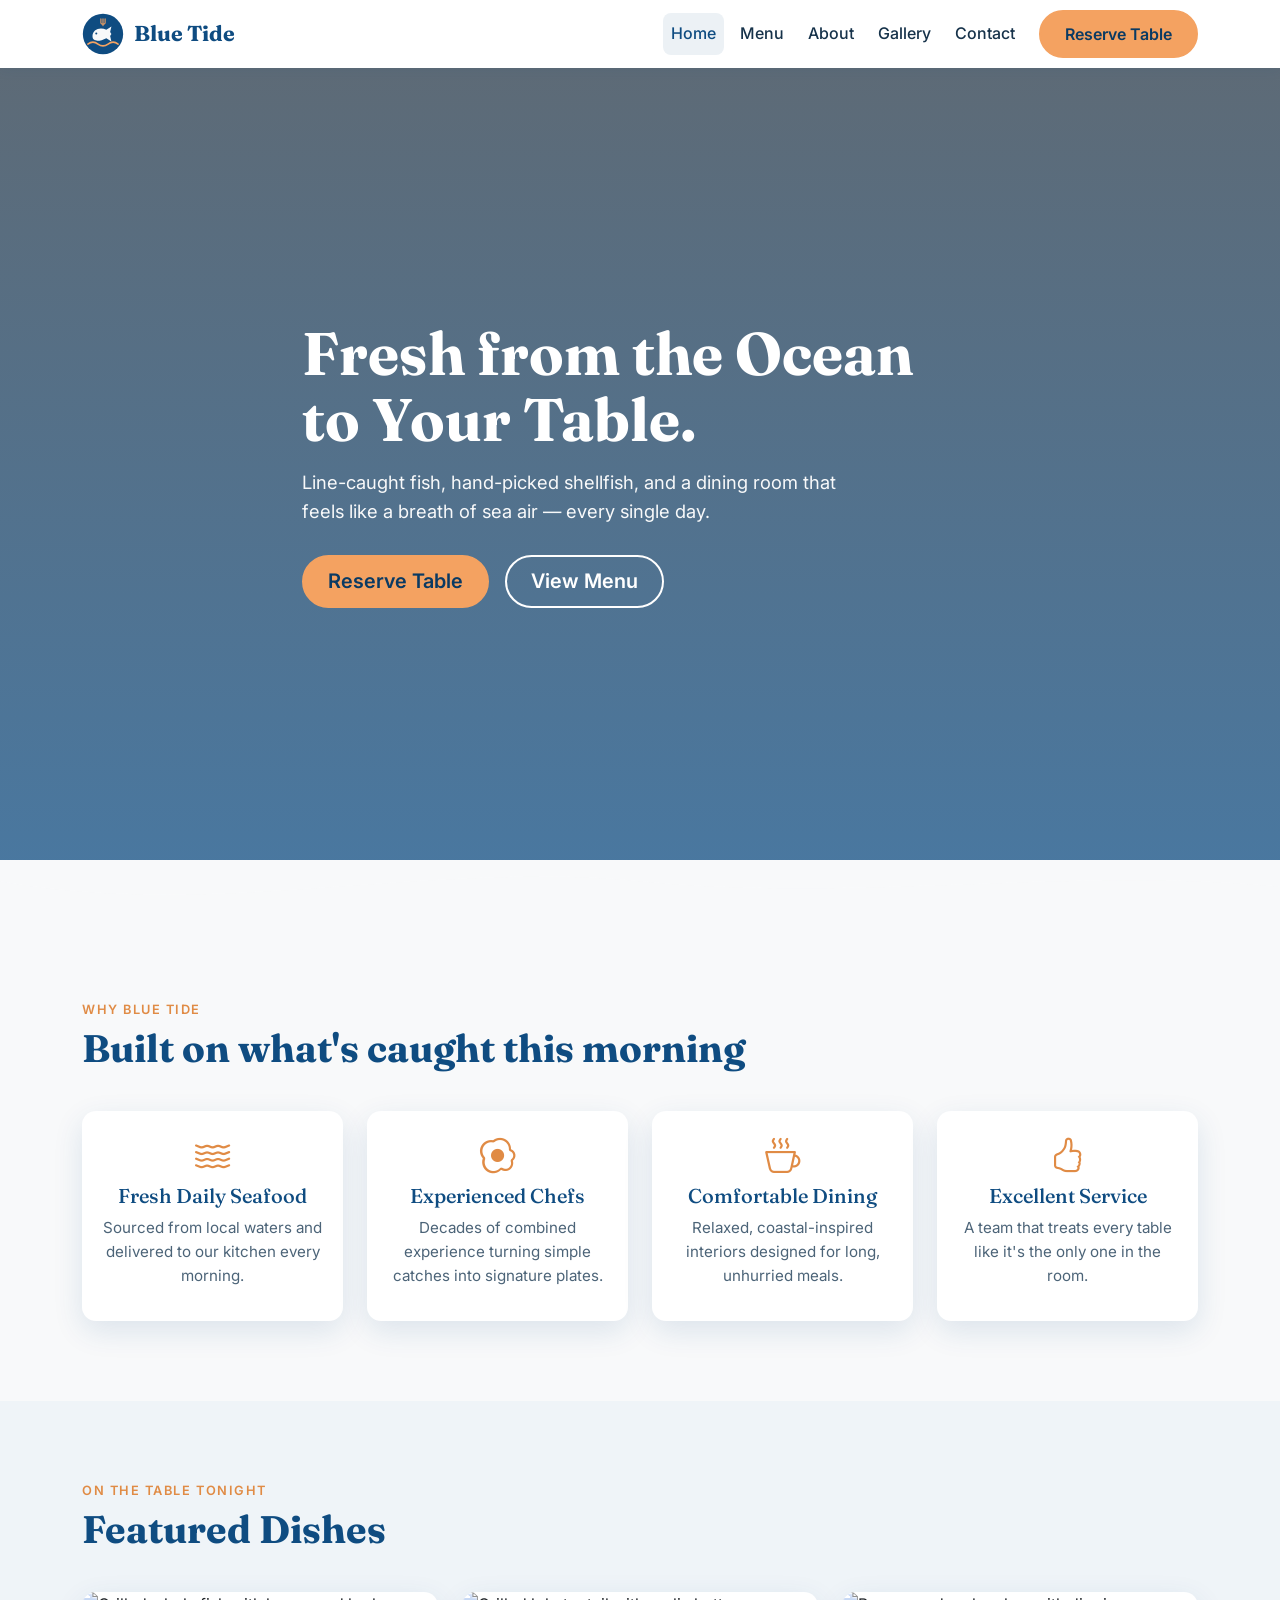
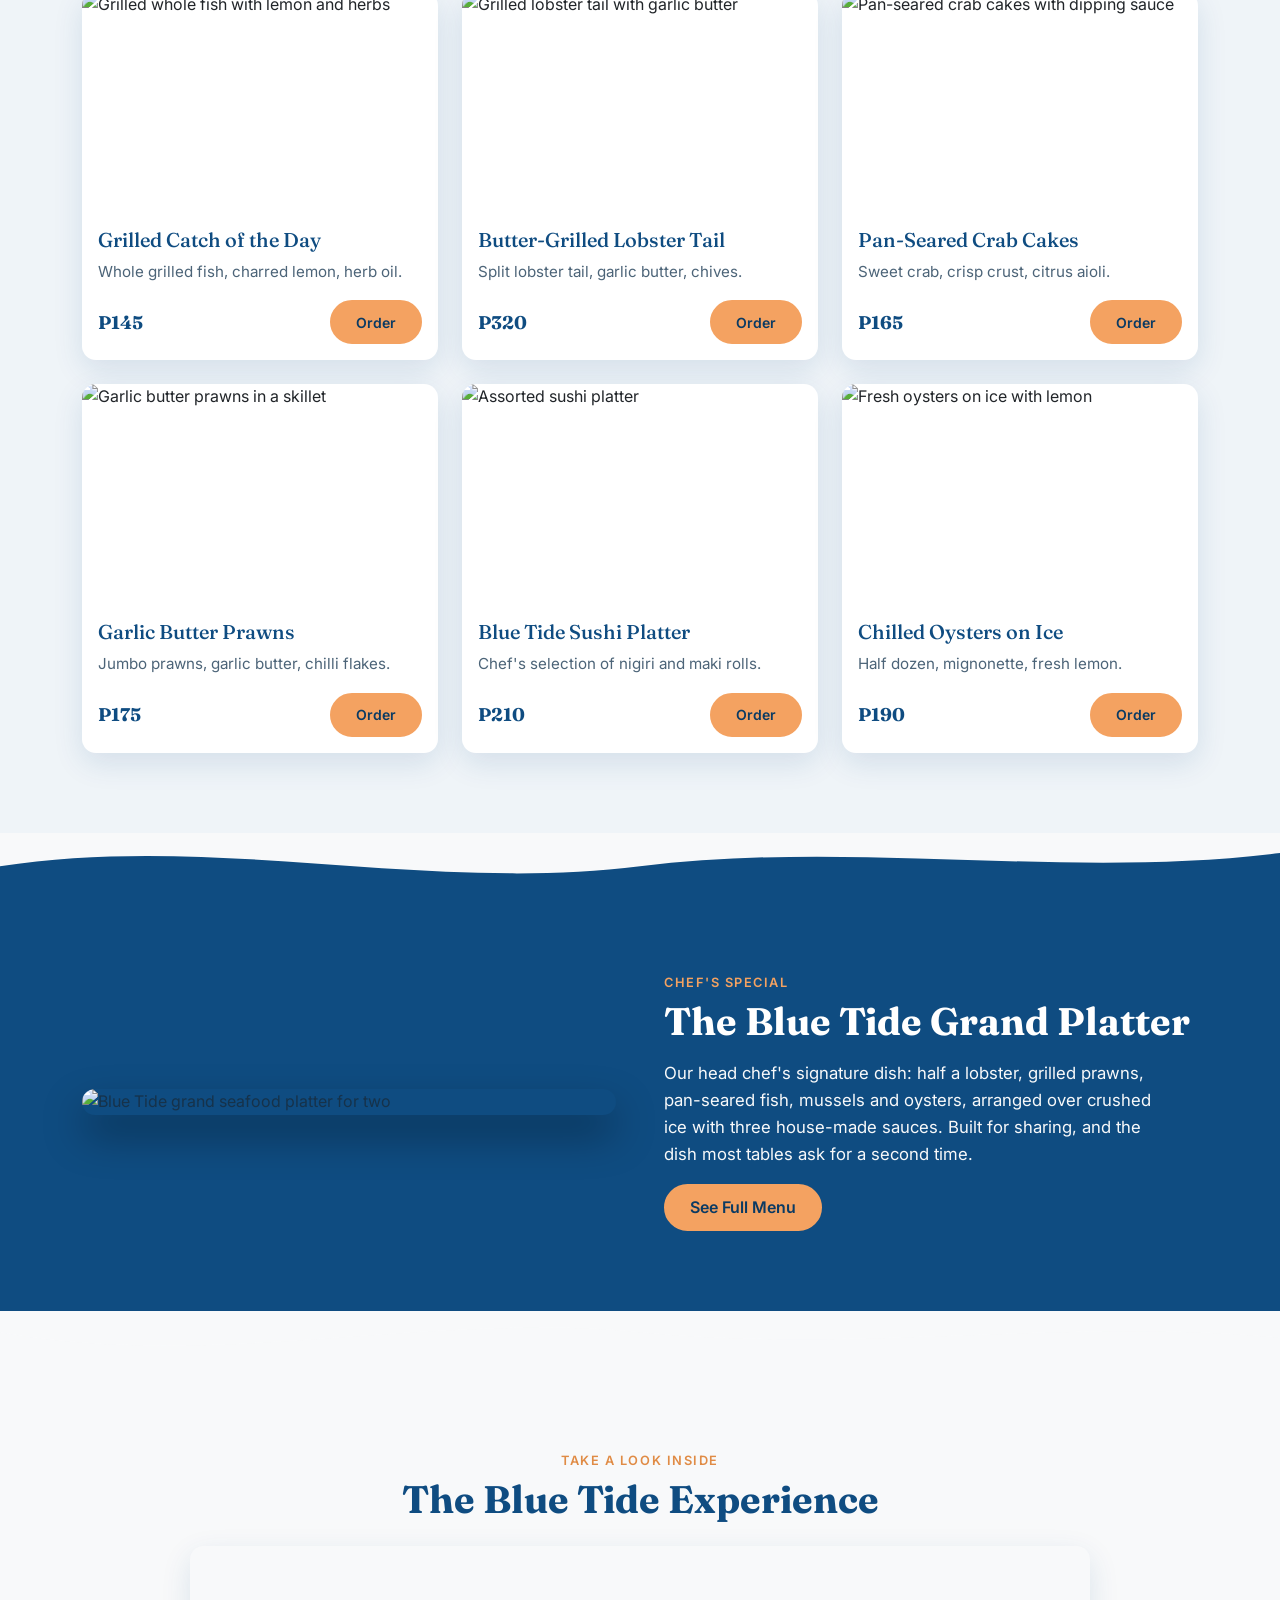
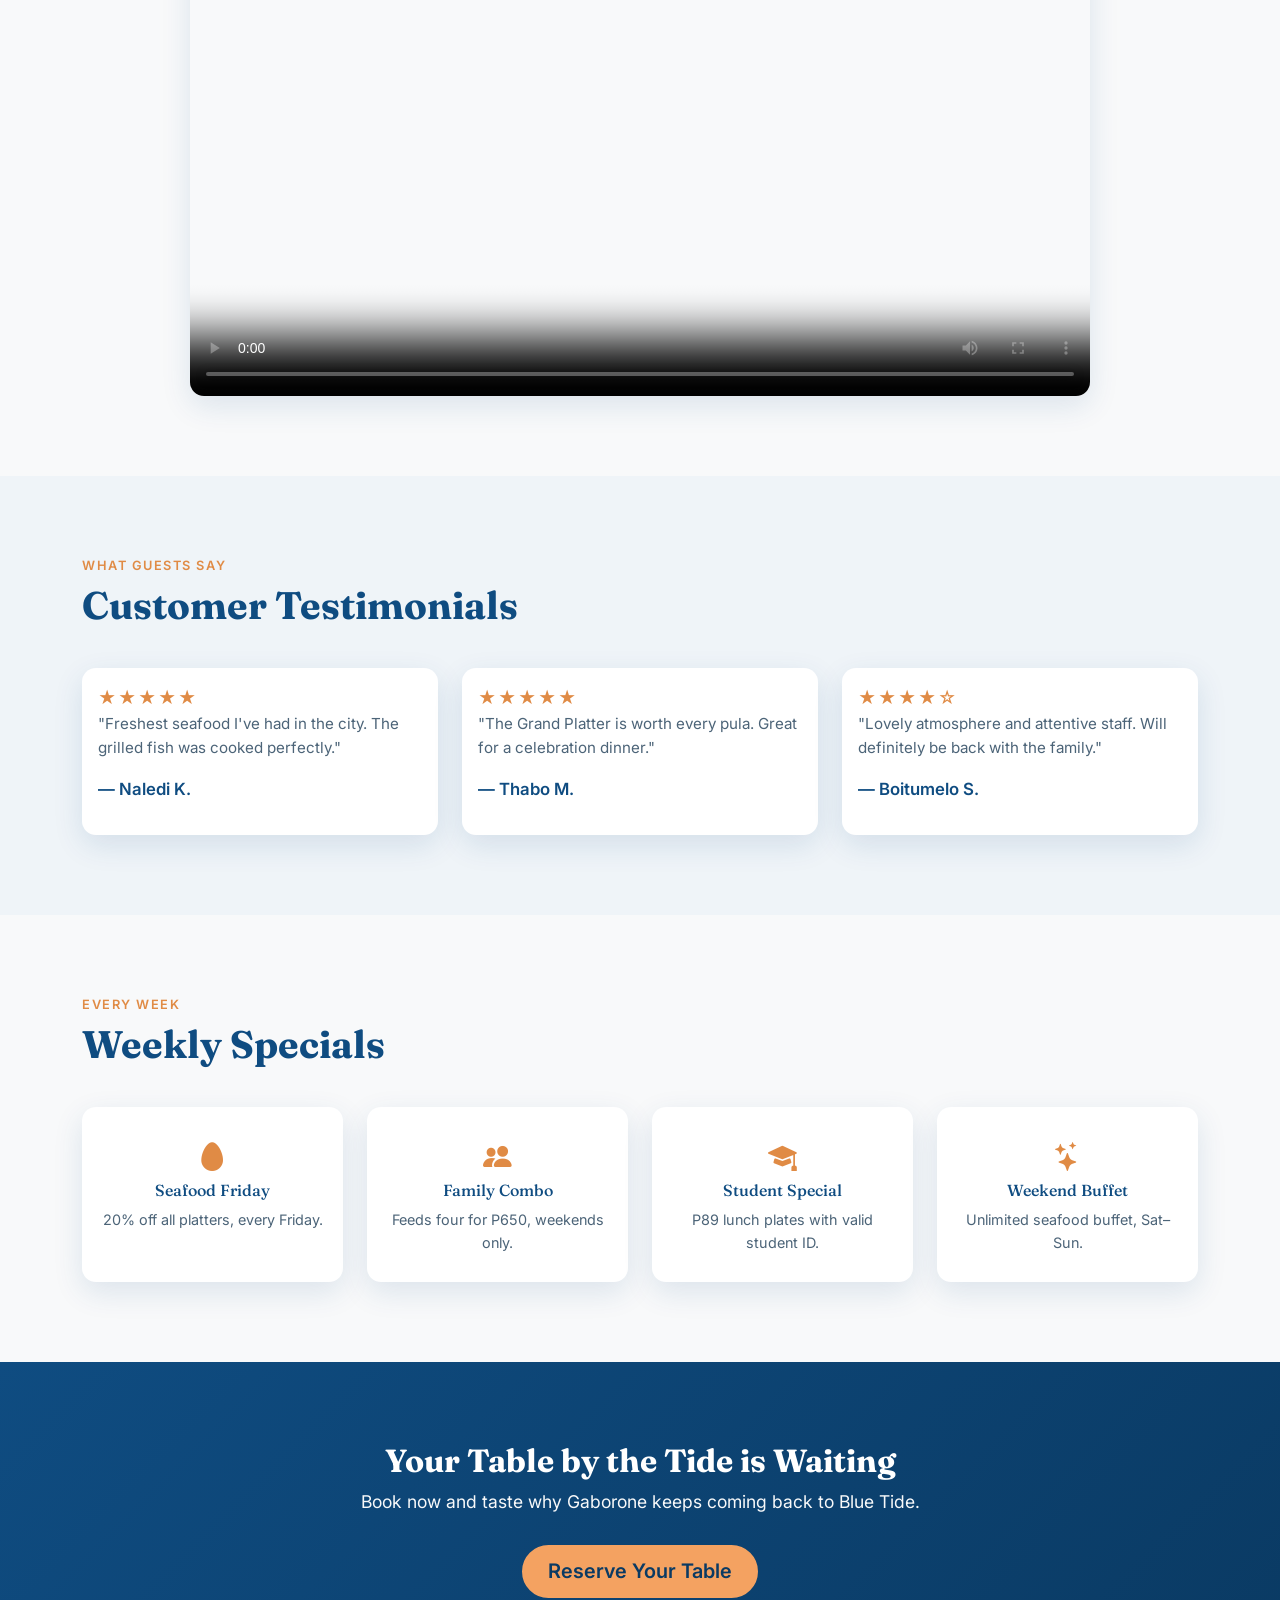
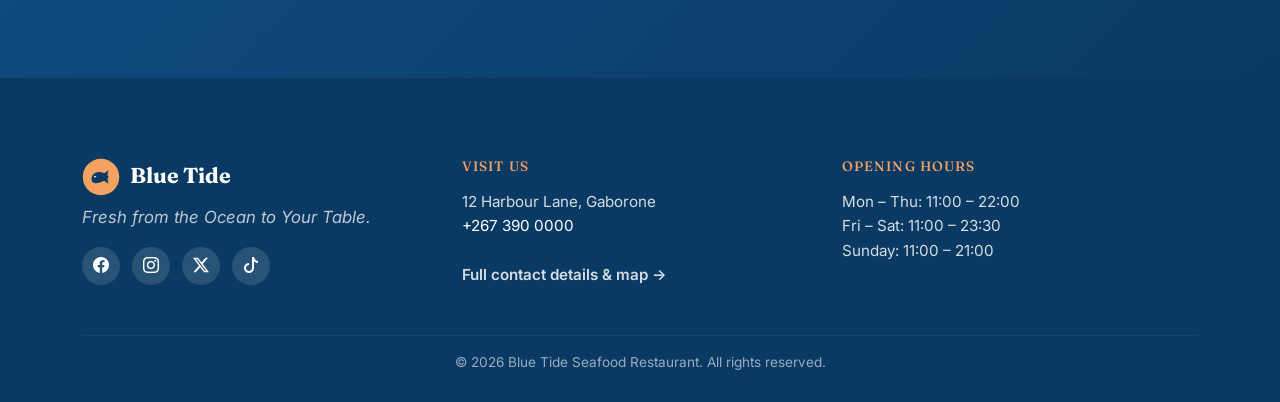
==== index.html @ 834df921 "Add files via upload" ====
<!DOCTYPE html>
<html lang="en">
<head>
  <meta charset="UTF-8">
  <meta name="viewport" content="width=device-width, initial-scale=1.0">
  <title>Blue Tide Seafood Restaurant | Fresh from the Ocean to Your Table</title>
  <meta name="description" content="Blue Tide Seafood Restaurant — fresh fish, lobster, crab, sushi and more. Reserve your table today.">

  <!-- Bootstrap 5 CSS -->
  <link href="https://cdn.jsdelivr.net/npm/bootstrap@5.3.3/dist/css/bootstrap.min.css" rel="stylesheet">

  <!-- Google Fonts: Fraunces (display) + Inter (body) -->
  <link rel="preconnect" href="https://fonts.googleapis.com">
  <link href="https://fonts.googleapis.com/css2?family=Fraunces:wght@400;600;700;900&family=Inter:wght@400;500;600;700&display=swap" rel="stylesheet">

  <!-- Bootstrap Icons (for social + UI icons) -->
  <link rel="stylesheet" href="https://cdn.jsdelivr.net/npm/bootstrap-icons@1.11.3/font/bootstrap-icons.css">

  <!-- Our external stylesheet -->
  <link rel="stylesheet" href="css/style.css">
</head>
<body>

  <!-- ============================= -->
  <!-- STICKY NAVIGATION BAR         -->
  <!-- ============================= -->
  <header>
    <nav class="navbar navbar-expand-lg navbar-light sticky-top bt-navbar" aria-label="Main navigation">
      <div class="container">
        <a class="navbar-brand bt-brand" href="index.html">
          <svg class="bt-logo" width="42" height="42" viewBox="0 0 100 100" role="img" aria-label="Blue Tide Seafood Restaurant logo: a fish, ocean wave and fork">
            <title>Blue Tide Seafood Restaurant logo</title>
            <circle cx="50" cy="50" r="48" class="bt-logo-bg"/>
            <path class="bt-logo-fish" d="M25 55 C25 40 42 32 58 40 L70 32 L67 45 L70 50 L67 55 L70 68 L58 60 C42 68 25 70 25 55 Z"/>
            <circle cx="34" cy="49" r="2.4" class="bt-logo-eye"/>
            <path class="bt-logo-wave" d="M14 74 C22 68 30 68 38 74 C46 80 54 80 62 74 C70 68 78 68 86 74" fill="none" stroke-width="4" stroke-linecap="round"/>
            <path class="bt-logo-fork" d="M50 14 L50 30 M45 14 L45 24 M55 14 L55 24 M45 24 C45 28 55 28 55 24" fill="none" stroke-width="2.6" stroke-linecap="round"/>
          </svg>
          <span>Blue Tide</span>
        </a>
        <button class="navbar-toggler" type="button" data-bs-toggle="collapse" data-bs-target="#mainNav"
                aria-controls="mainNav" aria-expanded="false" aria-label="Toggle navigation">
          <span class="navbar-toggler-icon"></span>
        </button>
        <div class="collapse navbar-collapse" id="mainNav">
          <ul class="navbar-nav ms-auto align-items-lg-center gap-lg-2">
            <li class="nav-item"><a class="nav-link active" aria-current="page" href="index.html">Home</a></li>
            <li class="nav-item"><a class="nav-link" href="menu.html">Menu</a></li>
            <li class="nav-item"><a class="nav-link" href="about.html">About</a></li>
            <li class="nav-item"><a class="nav-link" href="gallery.html">Gallery</a></li>
            <li class="nav-item"><a class="nav-link" href="contact.html">Contact</a></li>
            <li class="nav-item ms-lg-2">
              <a class="btn bt-btn-accent" href="contact.html">Reserve Table</a>
            </li>
          </ul>
        </div>
      </div>
    </nav>
  </header>

  <main>
    <!-- ============================= -->
    <!-- HERO SECTION                  -->
    <!-- ============================= -->
    <section class="bt-hero" aria-label="Welcome to Blue Tide Seafood Restaurant">
      <video class="bt-hero-video" autoplay muted loop playsinline poster="https://images.unsplash.com/photo-1544025162-d76694265947?w=1600&q=80">
        <source src="video/hero-bg.mp4" type="video/mp4">
      </video>
      <div class="bt-hero-overlay"></div>
      <div class="container bt-hero-content">
        <h1 class="bt-hero-title">Fresh from the Ocean<br>to Your Table.</h1>
        <p class="bt-hero-sub">Line-caught fish, hand-picked shellfish, and a dining room that feels like a breath of sea air — every single day.</p>
        <div class="bt-hero-actions">
          <a href="contact.html" class="btn btn-lg bt-btn-accent">Reserve Table</a>
          <a href="menu.html" class="btn btn-lg bt-btn-outline">View Menu</a>
        </div>
      </div>
    </section>

    <div class="bt-wave-divider bt-wave-into-light" aria-hidden="true">
      <svg viewBox="0 0 1440 90" preserveAspectRatio="none"><path d="M0,32 C240,90 480,0 720,32 C960,64 1200,10 1440,40 L1440,90 L0,90 Z"></path></svg>
    </div>

    <!-- ============================= -->
    <!-- WHY CHOOSE BLUE TIDE          -->
    <!-- ============================= -->
    <section class="bt-section" id="why-us">
      <div class="container">
        <p class="bt-eyebrow">Why Blue Tide</p>
        <h2 class="bt-section-title">Built on what's caught this morning</h2>
        <div class="row g-4 mt-2">
          <div class="col-6 col-lg-3">
            <div class="card bt-card h-100 text-center">
              <div class="card-body">
                <i class="bi bi-water bt-card-icon" aria-hidden="true"></i>
                <h3 class="h5 bt-card-title">Fresh Daily Seafood</h3>
                <p class="bt-card-text">Sourced from local waters and delivered to our kitchen every morning.</p>
              </div>
            </div>
          </div>
          <div class="col-6 col-lg-3">
            <div class="card bt-card h-100 text-center">
              <div class="card-body">
                <i class="bi bi-egg-fried bt-card-icon" aria-hidden="true"></i>
                <h3 class="h5 bt-card-title">Experienced Chefs</h3>
                <p class="bt-card-text">Decades of combined experience turning simple catches into signature plates.</p>
              </div>
            </div>
          </div>
          <div class="col-6 col-lg-3">
            <div class="card bt-card h-100 text-center">
              <div class="card-body">
                <i class="bi bi-cup-hot bt-card-icon" aria-hidden="true"></i>
                <h3 class="h5 bt-card-title">Comfortable Dining</h3>
                <p class="bt-card-text">Relaxed, coastal-inspired interiors designed for long, unhurried meals.</p>
              </div>
            </div>
          </div>
          <div class="col-6 col-lg-3">
            <div class="card bt-card h-100 text-center">
              <div class="card-body">
                <i class="bi bi-hand-thumbs-up bt-card-icon" aria-hidden="true"></i>
                <h3 class="h5 bt-card-title">Excellent Service</h3>
                <p class="bt-card-text">A team that treats every table like it's the only one in the room.</p>
              </div>
            </div>
          </div>
        </div>
      </div>
    </section>

    <!-- ============================= -->
    <!-- FEATURED DISHES               -->
    <!-- ============================= -->
    <section class="bt-section bt-section-alt" id="featured-dishes">
      <div class="container">
        <p class="bt-eyebrow">On the Table Tonight</p>
        <h2 class="bt-section-title">Featured Dishes</h2>
        <div class="row g-4 mt-2">

          <div class="col-md-6 col-lg-4">
            <div class="card bt-card h-100">
              <img src="https://images.unsplash.com/photo-1519708227418-c8fd9a32b7a2?w=600&q=80" class="card-img-top bt-card-img" alt="Grilled whole fish with lemon and herbs" title="Grilled Catch of the Day">
              <div class="card-body">
                <h3 class="h5 bt-card-title">Grilled Catch of the Day</h3>
                <p class="bt-card-text">Whole grilled fish, charred lemon, herb oil.</p>
                <div class="bt-price-row">
                  <span class="bt-price">P145</span>
                  <button type="button" class="btn btn-sm bt-btn-accent">Order</button>
                </div>
              </div>
            </div>
          </div>

          <div class="col-md-6 col-lg-4">
            <div class="card bt-card h-100">
              <img src="https://images.unsplash.com/photo-1625943555400-702ba7300aaf?w=600&q=80" class="card-img-top bt-card-img" alt="Grilled lobster tail with garlic butter" title="Butter-Grilled Lobster Tail">
              <div class="card-body">
                <h3 class="h5 bt-card-title">Butter-Grilled Lobster Tail</h3>
                <p class="bt-card-text">Split lobster tail, garlic butter, chives.</p>
                <div class="bt-price-row">
                  <span class="bt-price">P320</span>
                  <button type="button" class="btn btn-sm bt-btn-accent">Order</button>
                </div>
              </div>
            </div>
          </div>

          <div class="col-md-6 col-lg-4">
            <div class="card bt-card h-100">
              <img src="https://images.unsplash.com/photo-1559847844-5315695dadae?w=600&q=80" class="card-img-top bt-card-img" alt="Pan-seared crab cakes with dipping sauce" title="Pan-Seared Crab Cakes">
              <div class="card-body">
                <h3 class="h5 bt-card-title">Pan-Seared Crab Cakes</h3>
                <p class="bt-card-text">Sweet crab, crisp crust, citrus aioli.</p>
                <div class="bt-price-row">
                  <span class="bt-price">P165</span>
                  <button type="button" class="btn btn-sm bt-btn-accent">Order</button>
                </div>
              </div>
            </div>
          </div>

          <div class="col-md-6 col-lg-4">
            <div class="card bt-card h-100">
              <img src="https://images.unsplash.com/photo-1565680018434-b513d5e5fd47?w=600&q=80" class="card-img-top bt-card-img" alt="Garlic butter prawns in a skillet" title="Garlic Butter Prawns">
              <div class="card-body">
                <h3 class="h5 bt-card-title">Garlic Butter Prawns</h3>
                <p class="bt-card-text">Jumbo prawns, garlic butter, chilli flakes.</p>
                <div class="bt-price-row">
                  <span class="bt-price">P175</span>
                  <button type="button" class="btn btn-sm bt-btn-accent">Order</button>
                </div>
              </div>
            </div>
          </div>

          <div class="col-md-6 col-lg-4">
            <div class="card bt-card h-100">
              <img src="https://images.unsplash.com/photo-1579584425555-c3ce17fd4351?w=600&q=80" class="card-img-top bt-card-img" alt="Assorted sushi platter" title="Blue Tide Sushi Platter">
              <div class="card-body">
                <h3 class="h5 bt-card-title">Blue Tide Sushi Platter</h3>
                <p class="bt-card-text">Chef's selection of nigiri and maki rolls.</p>
                <div class="bt-price-row">
                  <span class="bt-price">P210</span>
                  <button type="button" class="btn btn-sm bt-btn-accent">Order</button>
                </div>
              </div>
            </div>
          </div>

          <div class="col-md-6 col-lg-4">
            <div class="card bt-card h-100">
              <img src="https://images.unsplash.com/photo-1606850246029-dd00fc73a306?w=600&q=80" class="card-img-top bt-card-img" alt="Fresh oysters on ice with lemon" title="Chilled Oysters on Ice">
              <div class="card-body">
                <h3 class="h5 bt-card-title">Chilled Oysters on Ice</h3>
                <p class="bt-card-text">Half dozen, mignonette, fresh lemon.</p>
                <div class="bt-price-row">
                  <span class="bt-price">P190</span>
                  <button type="button" class="btn btn-sm bt-btn-accent">Order</button>
                </div>
              </div>
            </div>
          </div>

        </div>
      </div>
    </section>

    <div class="bt-wave-divider bt-wave-into-primary" aria-hidden="true">
      <svg viewBox="0 0 1440 90" preserveAspectRatio="none"><path d="M0,50 C240,0 480,90 720,50 C960,10 1200,70 1440,30 L1440,90 L0,90 Z"></path></svg>
    </div>

    <!-- ============================= -->
    <!-- CHEF'S SPECIAL                -->
    <!-- ============================= -->
    <section class="bt-section bt-section-primary" id="chefs-special">
      <div class="container">
        <div class="row align-items-center g-5">
          <div class="col-lg-6">
            <img src="https://images.unsplash.com/photo-1615141982883-c7ad0e69fd62?w=900&q=80" class="img-fluid bt-special-img" alt="Blue Tide grand seafood platter for two" title="The Blue Tide Grand Platter">
          </div>
          <div class="col-lg-6">
            <p class="bt-eyebrow bt-eyebrow-light">Chef's Special</p>
            <h2 class="bt-section-title bt-section-title-light">The Blue Tide Grand Platter</h2>
            <p class="bt-special-text">
              Our head chef's signature dish: half a lobster, grilled prawns, pan-seared fish,
              mussels and oysters, arranged over crushed ice with three house-made sauces.
              Built for sharing, and the dish most tables ask for a second time.
            </p>
            <a href="menu.html" class="btn bt-btn-accent">See Full Menu</a>
          </div>
        </div>
      </div>
    </section>

    <div class="bt-wave-divider bt-wave-into-light" aria-hidden="true">
      <svg viewBox="0 0 1440 90" preserveAspectRatio="none"><path d="M0,32 C240,90 480,0 720,32 C960,64 1200,10 1440,40 L1440,90 L0,90 Z"></path></svg>
    </div>

    <!-- ============================= -->
    <!-- PROMOTIONAL VIDEO             -->
    <!-- ============================= -->
    <section class="bt-section" id="promo-video">
      <div class="container text-center">
        <p class="bt-eyebrow">Take a Look Inside</p>
        <h2 class="bt-section-title">The Blue Tide Experience</h2>
        <div class="bt-promo-video-wrap mt-4">
          <video controls class="bt-promo-video" poster="https://images.unsplash.com/photo-1552566626-52f8b828add9?w=1200&q=80">
            <source src="video/promo.mp4" type="video/mp4">
            Your browser does not support the video tag.
          </video>
        </div>
      </div>
    </section>

    <!-- ============================= -->
    <!-- CUSTOMER TESTIMONIALS         -->
    <!-- ============================= -->
    <section class="bt-section bt-section-alt" id="testimonials">
      <div class="container">
        <p class="bt-eyebrow">What Guests Say</p>
        <h2 class="bt-section-title">Customer Testimonials</h2>
        <div class="row g-4 mt-2">
          <div class="col-md-4">
            <div class="card bt-card h-100">
              <div class="card-body">
                <div class="bt-stars" aria-label="5 out of 5 stars">★★★★★</div>
                <p class="bt-card-text">"Freshest seafood I've had in the city. The grilled fish was cooked perfectly."</p>
                <p class="bt-testimonial-author">— Naledi K.</p>
              </div>
            </div>
          </div>
          <div class="col-md-4">
            <div class="card bt-card h-100">
              <div class="card-body">
                <div class="bt-stars" aria-label="5 out of 5 stars">★★★★★</div>
                <p class="bt-card-text">"The Grand Platter is worth every pula. Great for a celebration dinner."</p>
                <p class="bt-testimonial-author">— Thabo M.</p>
              </div>
            </div>
          </div>
          <div class="col-md-4">
            <div class="card bt-card h-100">
              <div class="card-body">
                <div class="bt-stars" aria-label="4 out of 5 stars">★★★★☆</div>
                <p class="bt-card-text">"Lovely atmosphere and attentive staff. Will definitely be back with the family."</p>
                <p class="bt-testimonial-author">— Boitumelo S.</p>
              </div>
            </div>
          </div>
        </div>
      </div>
    </section>

    <!-- ============================= -->
    <!-- WEEKLY SPECIALS               -->
    <!-- ============================= -->
    <section class="bt-section" id="weekly-specials">
      <div class="container">
        <p class="bt-eyebrow">Every Week</p>
        <h2 class="bt-section-title">Weekly Specials</h2>
        <div class="row g-4 mt-2">
          <div class="col-6 col-lg-3">
            <div class="bt-special-card">
              <i class="bi bi-egg-fill bt-special-icon" aria-hidden="true"></i>
              <h3 class="h6 bt-special-card-title">Seafood Friday</h3>
              <p class="bt-special-card-text">20% off all platters, every Friday.</p>
            </div>
          </div>
          <div class="col-6 col-lg-3">
            <div class="bt-special-card">
              <i class="bi bi-people-fill bt-special-icon" aria-hidden="true"></i>
              <h3 class="h6 bt-special-card-title">Family Combo</h3>
              <p class="bt-special-card-text">Feeds four for P650, weekends only.</p>
            </div>
          </div>
          <div class="col-6 col-lg-3">
            <div class="bt-special-card">
              <i class="bi bi-mortarboard-fill bt-special-icon" aria-hidden="true"></i>
              <h3 class="h6 bt-special-card-title">Student Special</h3>
              <p class="bt-special-card-text">P89 lunch plates with valid student ID.</p>
            </div>
          </div>
          <div class="col-6 col-lg-3">
            <div class="bt-special-card">
              <i class="bi bi-stars bt-special-icon" aria-hidden="true"></i>
              <h3 class="h6 bt-special-card-title">Weekend Buffet</h3>
              <p class="bt-special-card-text">Unlimited seafood buffet, Sat–Sun.</p>
            </div>
          </div>
        </div>
      </div>
    </section>

    <!-- ============================= -->
    <!-- CALL TO ACTION                -->
    <!-- ============================= -->
    <section class="bt-cta" id="cta">
      <div class="container text-center">
        <h2 class="bt-cta-title">Your Table by the Tide is Waiting</h2>
        <p class="bt-cta-text">Book now and taste why Gaborone keeps coming back to Blue Tide.</p>
        <a href="contact.html" class="btn btn-lg bt-btn-accent">Reserve Your Table</a>
      </div>
    </section>
  </main>

  <!-- ============================= -->
  <!-- FOOTER                        -->
  <!-- ============================= -->
  <footer class="bt-footer">
    <div class="container">
      <div class="row g-4">
        <div class="col-md-4">
          <a class="bt-brand bt-brand-footer" href="index.html">
            <svg class="bt-logo bt-logo-light" width="38" height="38" viewBox="0 0 100 100" role="img" aria-label="Blue Tide Seafood Restaurant logo">
              <title>Blue Tide Seafood Restaurant logo</title>
              <circle cx="50" cy="50" r="48" class="bt-logo-bg"/>
              <path class="bt-logo-fish" d="M25 55 C25 40 42 32 58 40 L70 32 L67 45 L70 50 L67 55 L70 68 L58 60 C42 68 25 70 25 55 Z"/>
              <circle cx="34" cy="49" r="2.4" class="bt-logo-eye"/>
              <path class="bt-logo-wave" d="M14 74 C22 68 30 68 38 74 C46 80 54 80 62 74 C70 68 78 68 86 74" fill="none" stroke-width="4" stroke-linecap="round"/>
              <path class="bt-logo-fork" d="M50 14 L50 30 M45 14 L45 24 M55 14 L55 24 M45 24 C45 28 55 28 55 24" fill="none" stroke-width="2.6" stroke-linecap="round"/>
            </svg>
            <span>Blue Tide</span>
          </a>
          <p class="bt-footer-tagline">Fresh from the Ocean to Your Table.</p>
          <div class="bt-social" aria-label="Social media links">
            <a href="#" aria-label="Facebook"><i class="bi bi-facebook"></i></a>
            <a href="#" aria-label="Instagram"><i class="bi bi-instagram"></i></a>
            <a href="#" aria-label="Twitter / X"><i class="bi bi-twitter-x"></i></a>
            <a href="#" aria-label="TikTok"><i class="bi bi-tiktok"></i></a>
          </div>
        </div>
        <div class="col-md-4">
          <h3 class="h6 bt-footer-heading">Visit Us</h3>
          <address class="bt-footer-text">
            12 Harbour Lane, Gaborone<br>
            <a href="tel:+2673900000">+267 390 0000</a>
          </address>
          <a href="contact.html" class="bt-footer-text">Full contact details &amp; map &rarr;</a>
        </div>
        <div class="col-md-4">
          <h3 class="h6 bt-footer-heading">Opening Hours</h3>
          <p class="bt-footer-text">
            Mon – Thu: 11:00 – 22:00<br>
            Fri – Sat: 11:00 – 23:30<br>
            Sunday: 11:00 – 21:00
          </p>
        </div>
      </div>
      <hr class="bt-footer-rule">
      <p class="bt-footer-copy">&copy; 2026 Blue Tide Seafood Restaurant. All rights reserved.</p>
    </div>
  </footer>

  <!-- Back to top button -->
  <button id="backToTop" class="bt-back-to-top" aria-label="Back to top" title="Back to top">
    <i class="bi bi-arrow-up"></i>
  </button>

  <!-- Bootstrap 5 JS Bundle -->
  <script src="https://cdn.jsdelivr.net/npm/bootstrap@5.3.3/dist/js/bootstrap.bundle.min.js"></script>
  <!-- Our external JavaScript -->
  <script src="js/script.js"></script>
</body>
</html>
---- css/style.css ----
/* ==========================================================================
   BLUE TIDE SEAFOOD RESTAURANT — MAIN STYLESHEET
   Colour rule: Ocean Blue (primary) / Sand White (secondary) / Coral Gold (accent)
   ========================================================================== */

/* --------------------------------------------------------------------------
   1. CSS VARIABLES (design tokens)
   -------------------------------------------------------------------------- */
:root {
  /* Brand colours (three-colour rule) */
  --bt-ocean-blue: #0F4C81;
  --bt-ocean-blue-dark: #0A3A63;
  --bt-sand-white: #F8F9FA;
  --bt-coral-gold: #F4A261;
  --bt-coral-gold-dark: #E08B45;

  /* Neutral helpers derived from the palette (not new colours, just tints) */
  --bt-ink: #16324A;
  --bt-ink-soft: #4C6478;
  --bt-white: #FFFFFF;

  /* Typography */
  --bt-font-display: "Fraunces", Georgia, serif;
  --bt-font-body: "Inter", -apple-system, BlinkMacSystemFont, sans-serif;

  /* Spacing scale */
  --bt-space-xs: 0.5rem;
  --bt-space-sm: 1rem;
  --bt-space-md: 1.75rem;
  --bt-space-lg: 3rem;
  --bt-space-xl: 5rem;

  /* Misc */
  --bt-radius: 14px;
  --bt-shadow: 0 10px 30px rgba(15, 76, 129, 0.12);
  --bt-transition: 0.25s ease;
}

/* --------------------------------------------------------------------------
   2. BASE / RESET
   -------------------------------------------------------------------------- */
* { box-sizing: border-box; }

html { scroll-behavior: smooth; }

body {
  font-family: var(--bt-font-body);
  color: var(--bt-ink);
  background-color: var(--bt-sand-white);
  line-height: 1.6;
}

h1, h2, h3, h4, h5, h6 {
  font-family: var(--bt-font-display);
  color: var(--bt-ocean-blue);
  font-weight: 700;
}

a { color: var(--bt-ocean-blue); text-decoration: none; }
a:hover { color: var(--bt-coral-gold-dark); }

img { max-width: 100%; height: auto; display: block; }

/* Visible keyboard focus for accessibility */
a:focus-visible,
button:focus-visible,
input:focus-visible,
textarea:focus-visible,
select:focus-visible {
  outline: 3px solid var(--bt-coral-gold);
  outline-offset: 2px;
}

/* Respect reduced motion preferences */
@media (prefers-reduced-motion: reduce) {
  html { scroll-behavior: auto; }
  * { animation-duration: 0.01ms !important; transition-duration: 0.01ms !important; }
}

/* --------------------------------------------------------------------------
   3. RESPONSIVE TYPOGRAPHY
   -------------------------------------------------------------------------- */
h1 { font-size: clamp(2.1rem, 4vw + 1rem, 3.75rem); line-height: 1.1; }
h2.bt-section-title { font-size: clamp(1.6rem, 2vw + 1rem, 2.4rem); }
p { font-size: clamp(0.95rem, 0.4vw + 0.85rem, 1.05rem); }

/* --------------------------------------------------------------------------
   4. NAVIGATION (Flexbox via Bootstrap navbar + custom styling)
   -------------------------------------------------------------------------- */
.bt-navbar {
  background-color: var(--bt-white);
  box-shadow: 0 2px 12px rgba(15, 76, 129, 0.08);
  padding-top: var(--bt-space-xs);
  padding-bottom: var(--bt-space-xs);
}

.bt-brand {
  display: flex;
  align-items: center;
  gap: 0.6rem;
  font-family: var(--bt-font-display);
  font-weight: 700;
  font-size: 1.35rem;
  color: var(--bt-ocean-blue);
}

.bt-logo-bg { fill: var(--bt-ocean-blue); }
.bt-logo-fish { fill: var(--bt-sand-white); }
.bt-logo-eye { fill: var(--bt-ocean-blue); }
.bt-logo-wave { stroke: var(--bt-coral-gold); }
.bt-logo-fork { stroke: var(--bt-coral-gold); }
.bt-logo-light .bt-logo-bg { fill: var(--bt-coral-gold); }
.bt-logo-light .bt-logo-fish { fill: var(--bt-ocean-blue-dark); }
.bt-logo-light .bt-logo-eye { fill: var(--bt-sand-white); }

.navbar-nav .nav-link {
  color: var(--bt-ink);
  font-weight: 500;
  padding: 0.5rem 0.9rem;
  border-radius: 8px;
  transition: background-color var(--bt-transition), color var(--bt-transition);
}

.navbar-nav .nav-link:hover,
.navbar-nav .nav-link.active {
  color: var(--bt-ocean-blue);
  background-color: rgba(15, 76, 129, 0.08);
}

/* --------------------------------------------------------------------------
   5. BUTTONS
   -------------------------------------------------------------------------- */
.bt-btn-accent {
  background-color: var(--bt-coral-gold);
  border: 2px solid var(--bt-coral-gold);
  color: var(--bt-ocean-blue-dark);
  font-weight: 600;
  border-radius: 999px;
  padding: 0.6rem 1.5rem;
  transition: transform var(--bt-transition), background-color var(--bt-transition), box-shadow var(--bt-transition);
}
.bt-btn-accent:hover {
  background-color: var(--bt-coral-gold-dark);
  border-color: var(--bt-coral-gold-dark);
  color: var(--bt-white);
  transform: translateY(-2px);
  box-shadow: 0 8px 18px rgba(244, 162, 97, 0.35);
}

.bt-btn-outline {
  background: transparent;
  border: 2px solid var(--bt-white);
  color: var(--bt-white);
  font-weight: 600;
  border-radius: 999px;
  padding: 0.6rem 1.5rem;
  transition: background-color var(--bt-transition), color var(--bt-transition), transform var(--bt-transition);
}
.bt-btn-outline:hover {
  background-color: var(--bt-white);
  color: var(--bt-ocean-blue);
  transform: translateY(-2px);
}

/* --------------------------------------------------------------------------
   6. HERO SECTION
   -------------------------------------------------------------------------- */
.bt-hero {
  position: relative;
  min-height: 88vh;
  display: flex;
  align-items: center;
  overflow: hidden;
  color: var(--bt-white);
}

.bt-hero-video {
  position: absolute;
  inset: 0;
  width: 100%;
  height: 100%;
  object-fit: cover;
  z-index: 0;
}

.bt-hero-overlay {
  position: absolute;
  inset: 0;
  background: linear-gradient(180deg, rgba(10, 30, 48, 0.65) 0%, rgba(15, 76, 129, 0.75) 100%);
  z-index: 1;
}

.bt-hero-content {
  position: relative;
  z-index: 2;
  max-width: 700px;
}

.bt-hero-title { color: var(--bt-white); }

.bt-hero-sub {
  font-size: 1.15rem;
  max-width: 540px;
  margin-top: var(--bt-space-sm);
  color: var(--bt-sand-white);
}

.bt-hero-actions {
  display: flex;
  flex-wrap: wrap;
  gap: var(--bt-space-sm);
  margin-top: var(--bt-space-md);
}

/* --------------------------------------------------------------------------
   7. WAVE DIVIDERS (signature element — echoes "Blue Tide")
   -------------------------------------------------------------------------- */
.bt-wave-divider { line-height: 0; }
.bt-wave-divider svg { width: 100%; height: 60px; display: block; }
.bt-wave-into-light path { fill: var(--bt-sand-white); }
.bt-wave-into-primary path { fill: var(--bt-ocean-blue); }

/* --------------------------------------------------------------------------
   8. SECTIONS (CSS Grid + Flexbox utility layer)
   -------------------------------------------------------------------------- */
.bt-section { padding: var(--bt-space-xl) 0; }
.bt-section-alt { background-color: #EFF4F8; }
.bt-section-primary { background-color: var(--bt-ocean-blue); }

.bt-eyebrow {
  text-transform: uppercase;
  letter-spacing: 0.12em;
  font-weight: 600;
  font-size: 0.8rem;
  color: var(--bt-coral-gold-dark);
  margin-bottom: 0.3rem;
}
.bt-eyebrow-light { color: var(--bt-coral-gold); }

.bt-section-title { margin-bottom: var(--bt-space-sm); }
.bt-section-title-light { color: var(--bt-white); }

.bt-menu-category {
  text-transform: uppercase;
  letter-spacing: 0.08em;
  font-weight: 700;
  font-size: 0.7rem;
  color: var(--bt-coral-gold-dark);
  margin-bottom: 0.2rem;
}

/* --------------------------------------------------------------------------
   9. CARDS
   -------------------------------------------------------------------------- */
.bt-card {
  border: none;
  border-radius: var(--bt-radius);
  box-shadow: var(--bt-shadow);
  transition: transform var(--bt-transition), box-shadow var(--bt-transition);
}
.bt-card:hover {
  transform: translateY(-6px);
  box-shadow: 0 16px 34px rgba(15, 76, 129, 0.18);
}

.bt-card-img {
  border-top-left-radius: var(--bt-radius);
  border-top-right-radius: var(--bt-radius);
  height: 220px;
  object-fit: cover;
}

.bt-card-icon {
  font-size: 2.2rem;
  color: var(--bt-coral-gold-dark);
  margin-bottom: var(--bt-space-xs);
}

.bt-contact-item .bt-card-icon {
  font-size: 1.3rem;
  display: block;
  margin-bottom: 0.35rem;
}
.bt-contact-item .bt-footer-heading {
  color: var(--bt-ocean-blue);
  font-size: 0.75rem;
  margin-bottom: 0.15rem;
}

.bt-card-title { color: var(--bt-ocean-blue); }
.bt-card-text { color: var(--bt-ink-soft); font-size: 0.95rem; }

.bt-price-row {
  display: flex;
  align-items: center;
  justify-content: space-between;
  margin-top: var(--bt-space-sm);
}
.bt-price {
  font-family: var(--bt-font-display);
  font-weight: 700;
  color: var(--bt-ocean-blue);
  font-size: 1.15rem;
}

/* --------------------------------------------------------------------------
   10. CHEF'S SPECIAL
   -------------------------------------------------------------------------- */
.bt-special-img {
  border-radius: var(--bt-radius);
  box-shadow: 0 20px 40px rgba(0, 0, 0, 0.35);
}
.bt-special-text { color: var(--bt-sand-white); max-width: 46ch; }

/* --------------------------------------------------------------------------
   11. PROMO VIDEO
   -------------------------------------------------------------------------- */
.bt-promo-video-wrap {
  max-width: 900px;
  margin: 0 auto;
  border-radius: var(--bt-radius);
  overflow: hidden;
  box-shadow: var(--bt-shadow);
}
.bt-promo-video { width: 100%; display: block; }

/* --------------------------------------------------------------------------
   12. TESTIMONIALS
   -------------------------------------------------------------------------- */
.bt-stars { color: var(--bt-coral-gold-dark); font-size: 1.1rem; letter-spacing: 2px; }
.bt-testimonial-author { font-weight: 600; color: var(--bt-ocean-blue); margin-top: var(--bt-space-xs); }

/* --------------------------------------------------------------------------
   13. WEEKLY SPECIALS (CSS Grid card layout)
   -------------------------------------------------------------------------- */
.bt-special-card {
  background-color: var(--bt-white);
  border-radius: var(--bt-radius);
  box-shadow: var(--bt-shadow);
  padding: var(--bt-space-md) var(--bt-space-sm);
  text-align: center;
  height: 100%;
  transition: transform var(--bt-transition);
}
.bt-special-card:hover { transform: translateY(-4px); }
.bt-special-icon { font-size: 1.8rem; color: var(--bt-coral-gold-dark); margin-bottom: var(--bt-space-xs); }
.bt-special-card-title { color: var(--bt-ocean-blue); }
.bt-special-card-text { color: var(--bt-ink-soft); font-size: 0.9rem; margin-bottom: 0; }

/* --------------------------------------------------------------------------
   14. CALL TO ACTION
   -------------------------------------------------------------------------- */
.bt-cta {
  background: linear-gradient(135deg, var(--bt-ocean-blue) 0%, var(--bt-ocean-blue-dark) 100%);
  color: var(--bt-white);
  padding: var(--bt-space-xl) 0;
  text-align: center;
}
.bt-cta-title { color: var(--bt-white); }
.bt-cta-text { color: var(--bt-sand-white); margin-bottom: var(--bt-space-md); font-size: 1.1rem; }

/* --------------------------------------------------------------------------
   15. FOOTER (CSS Grid via Bootstrap row/col)
   -------------------------------------------------------------------------- */
.bt-footer {
  background-color: var(--bt-ocean-blue-dark);
  color: var(--bt-sand-white);
  padding: var(--bt-space-xl) 0 var(--bt-space-md);
}
.bt-brand-footer { color: var(--bt-white); margin-bottom: var(--bt-space-xs); }
.bt-footer-tagline { color: rgba(248, 249, 250, 0.75); font-style: italic; }
.bt-footer-heading { color: var(--bt-coral-gold); text-transform: uppercase; letter-spacing: 0.08em; font-size: 0.85rem; margin-bottom: var(--bt-space-sm); }
.bt-footer-text { color: rgba(248, 249, 250, 0.85); font-size: 0.95rem; }
.bt-footer-text a { color: var(--bt-white); }
.bt-footer-text a:hover { color: var(--bt-coral-gold); }
a.bt-footer-text { display: inline-block; margin-top: 0.5rem; font-weight: 600; text-decoration: none; }
a.bt-footer-text:hover { color: var(--bt-coral-gold); }

.bt-social { display: flex; gap: 0.75rem; margin-top: var(--bt-space-sm); }
.bt-social a {
  display: flex;
  align-items: center;
  justify-content: center;
  width: 38px;
  height: 38px;
  border-radius: 50%;
  background-color: rgba(248, 249, 250, 0.12);
  color: var(--bt-white);
  transition: background-color var(--bt-transition), transform var(--bt-transition);
}
.bt-social a:hover { background-color: var(--bt-coral-gold); transform: translateY(-3px); }

.bt-footer-rule { border-color: rgba(248, 249, 250, 0.2); margin: var(--bt-space-lg) 0 var(--bt-space-sm); }
.bt-footer-copy { color: rgba(248, 249, 250, 0.6); font-size: 0.85rem; text-align: center; margin-bottom: 0; }

/* --------------------------------------------------------------------------
   16. BACK TO TOP BUTTON
   -------------------------------------------------------------------------- */
.bt-back-to-top {
  position: fixed;
  bottom: 24px;
  right: 24px;
  width: 46px;
  height: 46px;
  border-radius: 50%;
  background-color: var(--bt-ocean-blue);
  color: var(--bt-white);
  border: none;
  display: none;
  align-items: center;
  justify-content: center;
  font-size: 1.1rem;
  box-shadow: var(--bt-shadow);
  cursor: pointer;
  z-index: 999;
  transition: background-color var(--bt-transition), transform var(--bt-transition);
}
.bt-back-to-top:hover { background-color: var(--bt-coral-gold-dark); transform: translateY(-3px); }
.bt-back-to-top.show { display: flex; }

/* --------------------------------------------------------------------------
   17. GALLERY (used on gallery.html)
   -------------------------------------------------------------------------- */
.bt-gallery-item {
  position: relative;
  overflow: hidden;
  border-radius: var(--bt-radius);
  box-shadow: var(--bt-shadow);
}
.bt-gallery-item img {
  width: 100%;
  height: 260px;
  object-fit: cover;
  transition: transform var(--bt-transition);
}
.bt-gallery-item:hover img { transform: scale(1.08); }
.bt-gallery-caption {
  position: absolute;
  inset: auto 0 0 0;
  padding: 0.9rem 1rem;
  background: linear-gradient(0deg, rgba(10,30,48,0.85) 0%, rgba(10,30,48,0) 100%);
  color: var(--bt-white);
  transform: translateY(100%);
  transition: transform var(--bt-transition);
  font-weight: 600;
  font-size: 0.9rem;
}
.bt-gallery-item:hover .bt-gallery-caption { transform: translateY(0); }

.bt-btn-outline-filter {
  border: 2px solid var(--bt-ocean-blue);
  color: var(--bt-ocean-blue);
  border-radius: 999px;
  padding: 0.4rem 1.2rem;
  font-weight: 600;
  font-size: 0.9rem;
  background: transparent;
  transition: background-color var(--bt-transition), color var(--bt-transition);
}
.bt-btn-outline-filter:hover { background-color: rgba(15, 76, 129, 0.08); }
.bt-btn-outline-filter.active { background-color: var(--bt-ocean-blue); color: var(--bt-white); }

/* --------------------------------------------------------------------------
   18. FORM (used on feedback.html)
   -------------------------------------------------------------------------- */
.bt-form-card {
  background-color: var(--bt-white);
  border-radius: var(--bt-radius);
  box-shadow: var(--bt-shadow);
  padding: var(--bt-space-lg);
}
.bt-form-card label { font-weight: 600; color: var(--bt-ocean-blue); }
.bt-form-card .form-control,
.bt-form-card .form-select {
  border-radius: 8px;
  border: 1px solid #D7E0E8;
  padding: 0.65rem 0.9rem;
}
.bt-form-card .form-control:focus,
.bt-form-card .form-select:focus {
  border-color: var(--bt-ocean-blue);
  box-shadow: 0 0 0 0.2rem rgba(15, 76, 129, 0.15);
}
.bt-rating-group { display: flex; gap: 0.5rem; flex-wrap: wrap; }
.bt-form-confirmation {
  display: none;
  background-color: #E7F5EC;
  border: 1px solid #B7E4C7;
  color: #1E6B3C;
  border-radius: 10px;
  padding: 1rem 1.25rem;
  margin-top: var(--bt-space-sm);
}
.bt-form-confirmation.show { display: block; }

/* --------------------------------------------------------------------------
   19. ABOUT PAGE
   -------------------------------------------------------------------------- */
.bt-about-img { border-radius: var(--bt-radius); box-shadow: var(--bt-shadow); }
.bt-value-list { list-style: none; padding-left: 0; }
.bt-value-list li {
  display: flex;
  gap: 0.6rem;
  align-items: flex-start;
  margin-bottom: var(--bt-space-xs);
}
.bt-value-list i { color: var(--bt-coral-gold-dark); margin-top: 0.2rem; }

/* --------------------------------------------------------------------------
   20. MEDIA QUERIES
   -------------------------------------------------------------------------- */
@media (max-width: 991.98px) {
  .bt-hero { min-height: 76vh; text-align: center; }
  .bt-hero-content { margin: 0 auto; }
  .bt-hero-actions { justify-content: center; }
}

@media (max-width: 767.98px) {
  .bt-section { padding: var(--bt-space-lg) 0; }
  .bt-special-text { max-width: 100%; }
  .bt-form-card { padding: var(--bt-space-md); }
}

@media (max-width: 575.98px) {
  .bt-hero-title { font-size: 2rem; }
  .bt-card-img { height: 180px; }
}
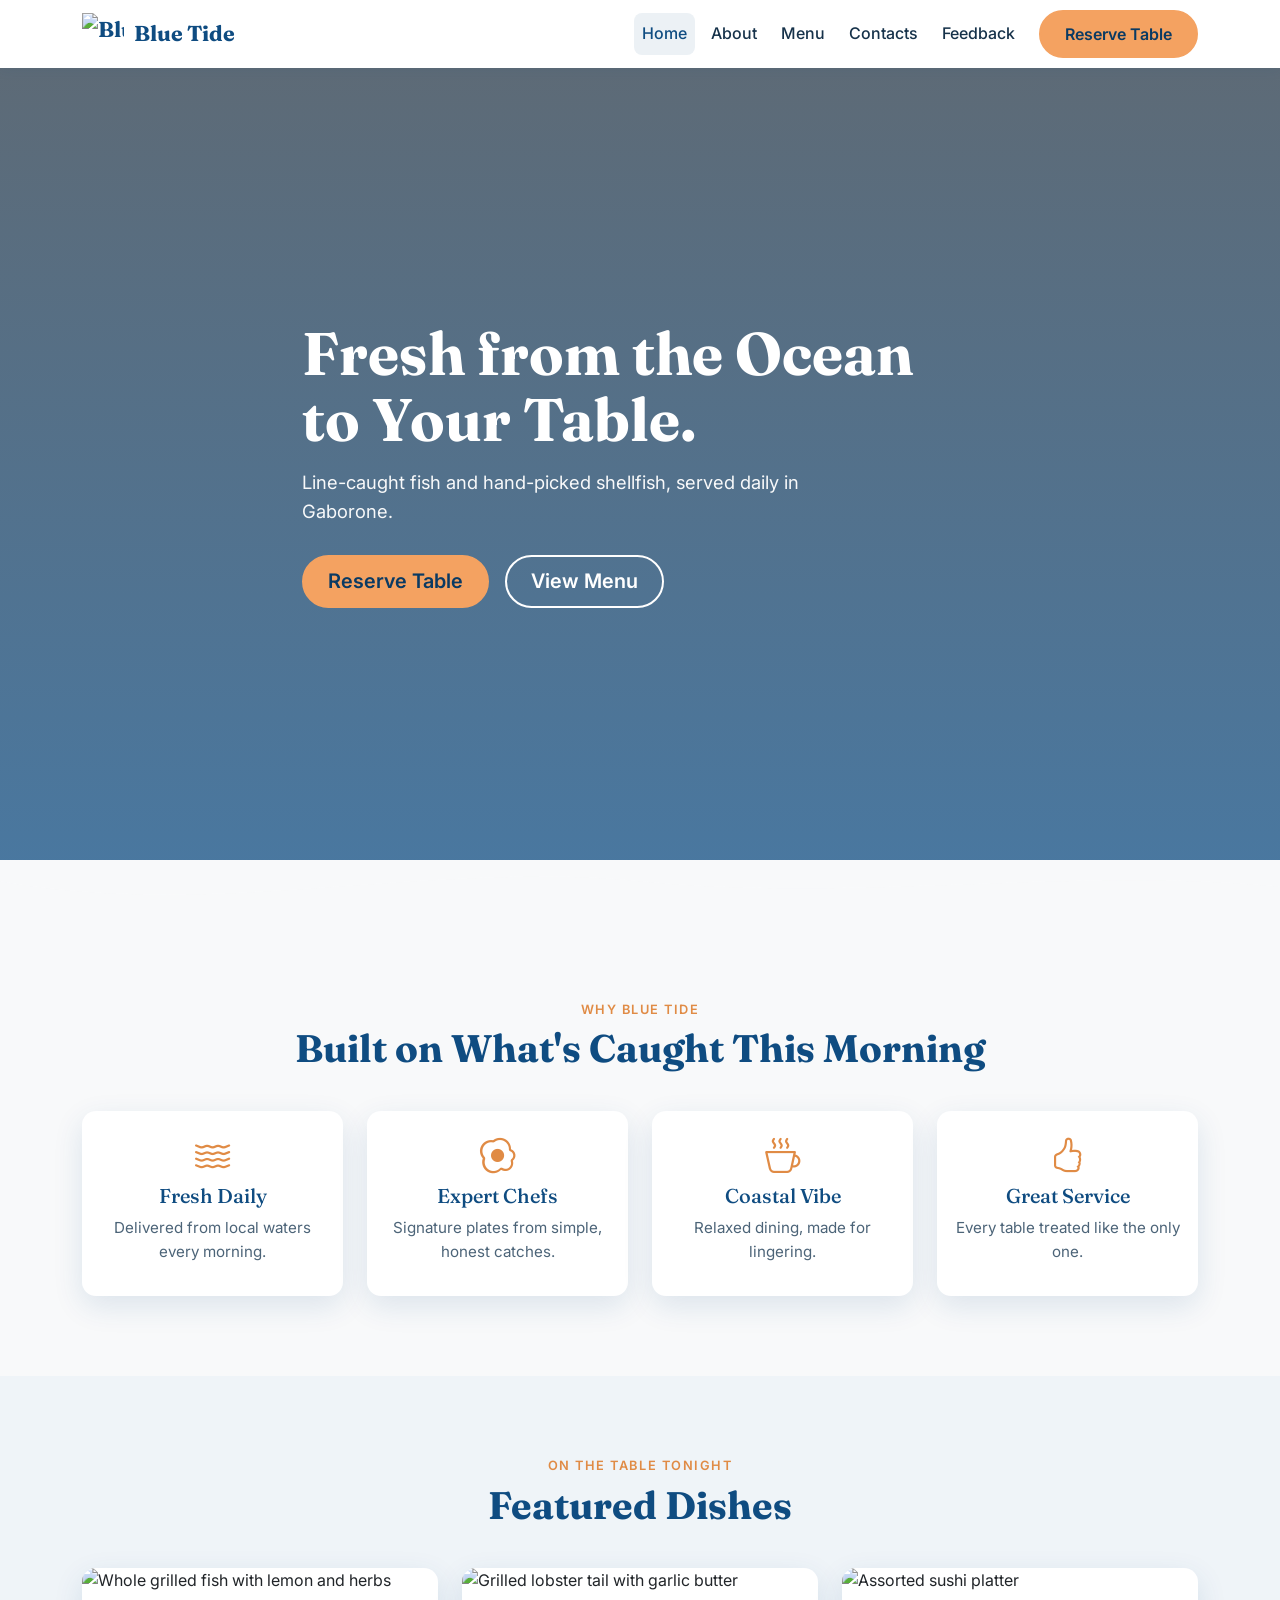
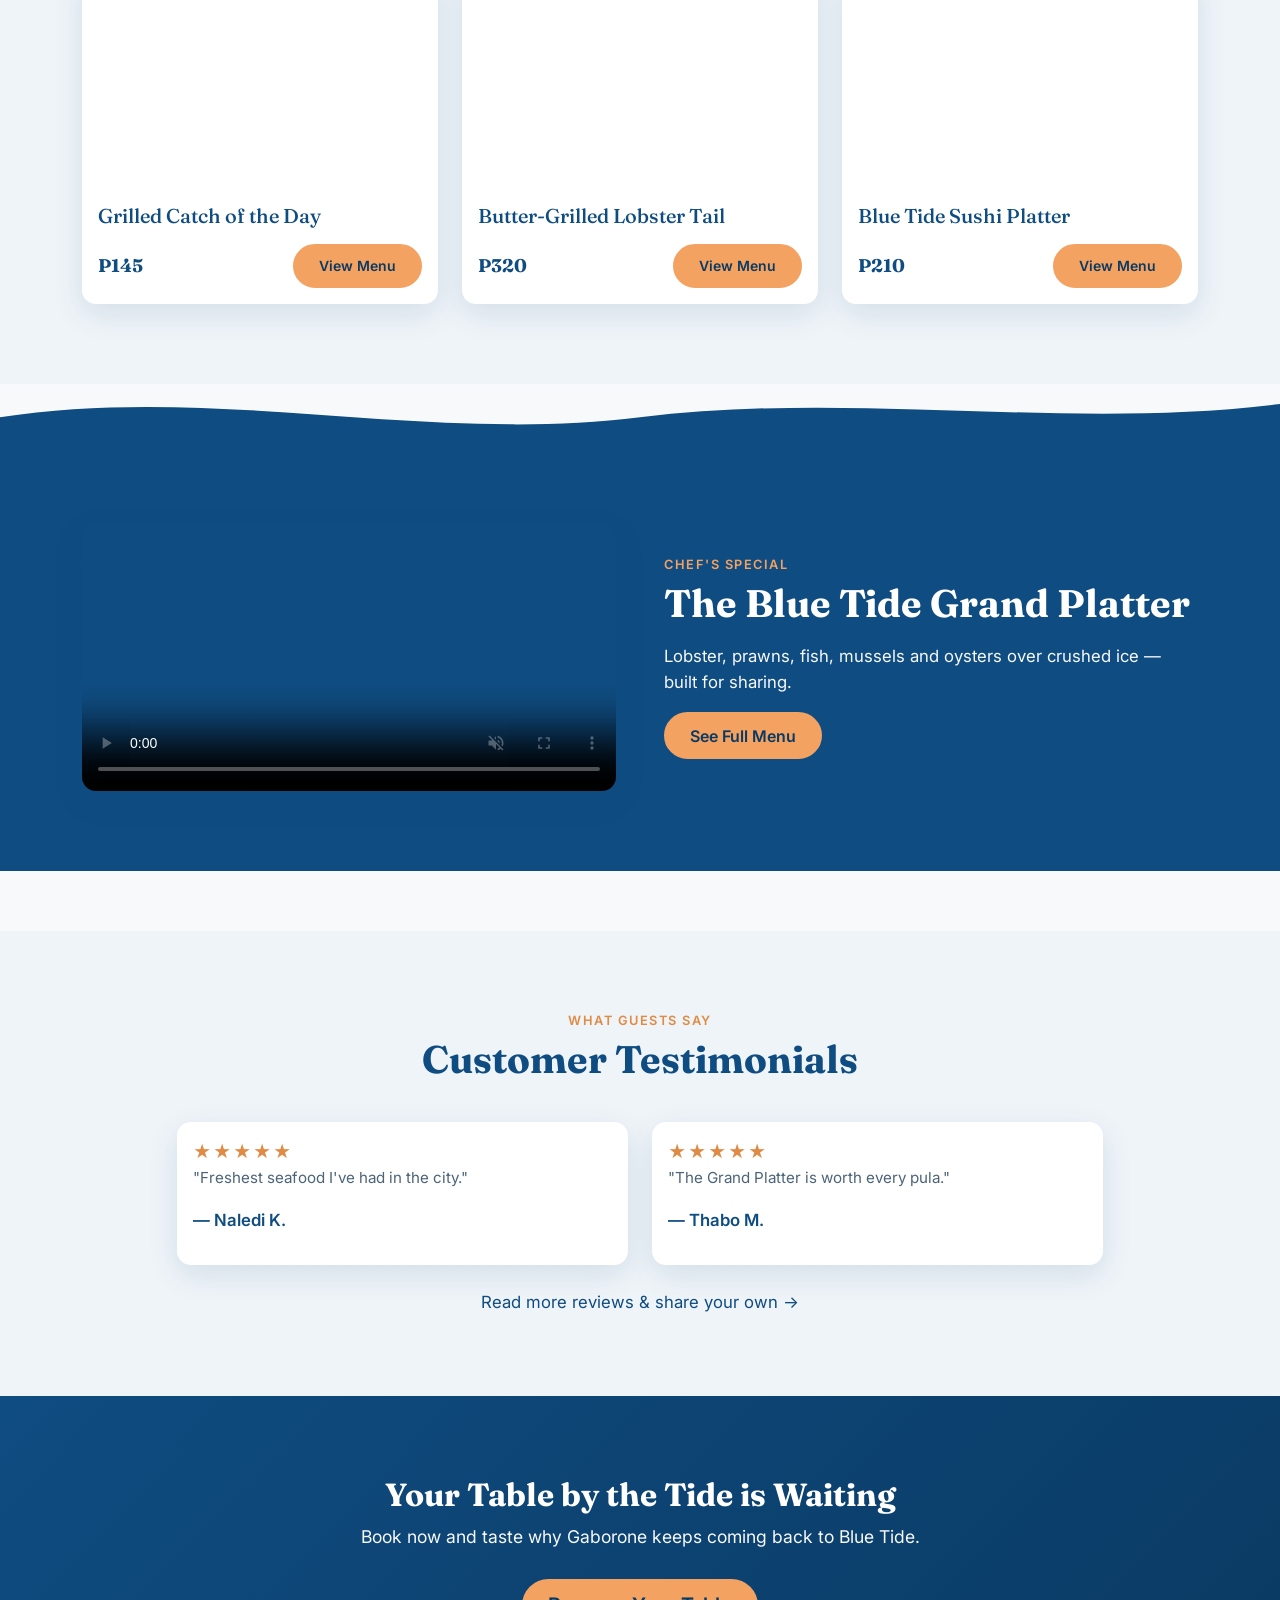
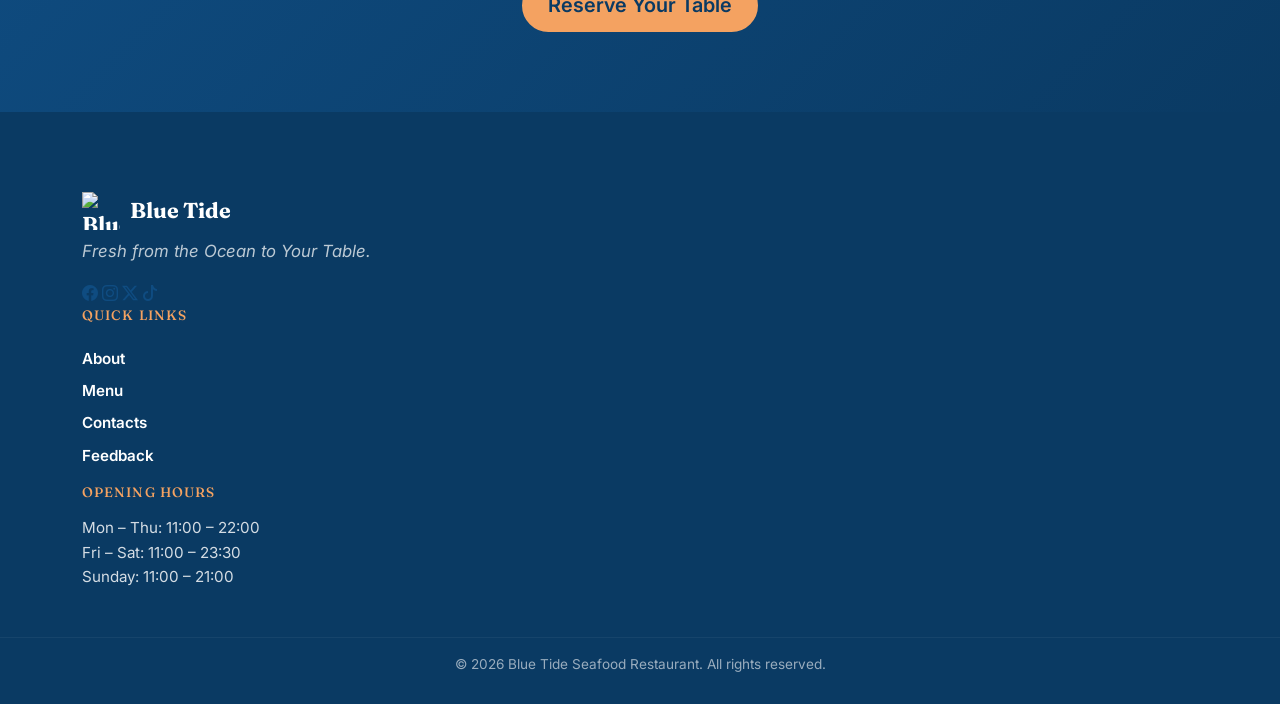
==== commit b7194a20: "Add files via upload" ====
--- a/index.html
+++ b/index.html
@@ -6,36 +6,18 @@
   <title>Blue Tide Seafood Restaurant | Fresh from the Ocean to Your Table</title>
   <meta name="description" content="Blue Tide Seafood Restaurant — fresh fish, lobster, crab, sushi and more. Reserve your table today.">
 
-  <!-- Bootstrap 5 CSS -->
   <link href="https://cdn.jsdelivr.net/npm/bootstrap@5.3.3/dist/css/bootstrap.min.css" rel="stylesheet">
-
-  <!-- Google Fonts: Fraunces (display) + Inter (body) -->
   <link rel="preconnect" href="https://fonts.googleapis.com">
   <link href="https://fonts.googleapis.com/css2?family=Fraunces:wght@400;600;700;900&family=Inter:wght@400;500;600;700&display=swap" rel="stylesheet">
-
-  <!-- Bootstrap Icons (for social + UI icons) -->
   <link rel="stylesheet" href="https://cdn.jsdelivr.net/npm/bootstrap-icons@1.11.3/font/bootstrap-icons.css">
-
-  <!-- Our external stylesheet -->
   <link rel="stylesheet" href="css/style.css">
 </head>
 <body>
-
-  <!-- ============================= -->
-  <!-- STICKY NAVIGATION BAR         -->
-  <!-- ============================= -->
   <header>
     <nav class="navbar navbar-expand-lg navbar-light sticky-top bt-navbar" aria-label="Main navigation">
       <div class="container">
         <a class="navbar-brand bt-brand" href="index.html">
-          <svg class="bt-logo" width="42" height="42" viewBox="0 0 100 100" role="img" aria-label="Blue Tide Seafood Restaurant logo: a fish, ocean wave and fork">
-            <title>Blue Tide Seafood Restaurant logo</title>
-            <circle cx="50" cy="50" r="48" class="bt-logo-bg"/>
-            <path class="bt-logo-fish" d="M25 55 C25 40 42 32 58 40 L70 32 L67 45 L70 50 L67 55 L70 68 L58 60 C42 68 25 70 25 55 Z"/>
-            <circle cx="34" cy="49" r="2.4" class="bt-logo-eye"/>
-            <path class="bt-logo-wave" d="M14 74 C22 68 30 68 38 74 C46 80 54 80 62 74 C70 68 78 68 86 74" fill="none" stroke-width="4" stroke-linecap="round"/>
-            <path class="bt-logo-fork" d="M50 14 L50 30 M45 14 L45 24 M55 14 L55 24 M45 24 C45 28 55 28 55 24" fill="none" stroke-width="2.6" stroke-linecap="round"/>
-          </svg>
+          <img src="images/bt-logo.png" class="bt-logo-img" alt="Blue Tide Seafood Restaurant logo" width="42" height="42">
           <span>Blue Tide</span>
         </a>
         <button class="navbar-toggler" type="button" data-bs-toggle="collapse" data-bs-target="#mainNav"
@@ -45,10 +27,10 @@
         <div class="collapse navbar-collapse" id="mainNav">
           <ul class="navbar-nav ms-auto align-items-lg-center gap-lg-2">
             <li class="nav-item"><a class="nav-link active" aria-current="page" href="index.html">Home</a></li>
+            <li class="nav-item"><a class="nav-link" href="about.html">About</a></li>
             <li class="nav-item"><a class="nav-link" href="menu.html">Menu</a></li>
-            <li class="nav-item"><a class="nav-link" href="about.html">About</a></li>
-            <li class="nav-item"><a class="nav-link" href="gallery.html">Gallery</a></li>
-            <li class="nav-item"><a class="nav-link" href="contact.html">Contact</a></li>
+            <li class="nav-item"><a class="nav-link" href="contact.html">Contacts</a></li>
+            <li class="nav-item"><a class="nav-link" href="feedback.html">Feedback</a></li>
             <li class="nav-item ms-lg-2">
               <a class="btn bt-btn-accent" href="contact.html">Reserve Table</a>
             </li>
@@ -59,17 +41,12 @@
   </header>
 
   <main>
-    <!-- ============================= -->
-    <!-- HERO SECTION                  -->
-    <!-- ============================= -->
     <section class="bt-hero" aria-label="Welcome to Blue Tide Seafood Restaurant">
-      <video class="bt-hero-video" autoplay muted loop playsinline poster="https://images.unsplash.com/photo-1544025162-d76694265947?w=1600&q=80">
-        <source src="video/hero-bg.mp4" type="video/mp4">
-      </video>
+      <div class="bt-hero-bg" role="img" aria-label="Assorted fresh seafood platter with lobster, octopus, mussels and clams on ice"></div>
       <div class="bt-hero-overlay"></div>
       <div class="container bt-hero-content">
         <h1 class="bt-hero-title">Fresh from the Ocean<br>to Your Table.</h1>
-        <p class="bt-hero-sub">Line-caught fish, hand-picked shellfish, and a dining room that feels like a breath of sea air — every single day.</p>
+        <p class="bt-hero-sub">Line-caught fish and hand-picked shellfish, served daily in Gaborone.</p>
         <div class="bt-hero-actions">
           <a href="contact.html" class="btn btn-lg bt-btn-accent">Reserve Table</a>
           <a href="menu.html" class="btn btn-lg bt-btn-outline">View Menu</a>
@@ -80,21 +57,17 @@
     <div class="bt-wave-divider bt-wave-into-light" aria-hidden="true">
       <svg viewBox="0 0 1440 90" preserveAspectRatio="none"><path d="M0,32 C240,90 480,0 720,32 C960,64 1200,10 1440,40 L1440,90 L0,90 Z"></path></svg>
     </div>
-
-    <!-- ============================= -->
-    <!-- WHY CHOOSE BLUE TIDE          -->
-    <!-- ============================= -->
     <section class="bt-section" id="why-us">
       <div class="container">
-        <p class="bt-eyebrow">Why Blue Tide</p>
-        <h2 class="bt-section-title">Built on what's caught this morning</h2>
+        <p class="bt-eyebrow text-center">Why Blue Tide</p>
+        <h2 class="bt-section-title text-center">Built on What's Caught This Morning</h2>
         <div class="row g-4 mt-2">
           <div class="col-6 col-lg-3">
             <div class="card bt-card h-100 text-center">
               <div class="card-body">
                 <i class="bi bi-water bt-card-icon" aria-hidden="true"></i>
-                <h3 class="h5 bt-card-title">Fresh Daily Seafood</h3>
-                <p class="bt-card-text">Sourced from local waters and delivered to our kitchen every morning.</p>
+                <h3 class="h5 bt-card-title">Fresh Daily</h3>
+                <p class="bt-card-text">Delivered from local waters every morning.</p>
               </div>
             </div>
           </div>
@@ -102,8 +75,8 @@
             <div class="card bt-card h-100 text-center">
               <div class="card-body">
                 <i class="bi bi-egg-fried bt-card-icon" aria-hidden="true"></i>
-                <h3 class="h5 bt-card-title">Experienced Chefs</h3>
-                <p class="bt-card-text">Decades of combined experience turning simple catches into signature plates.</p>
+                <h3 class="h5 bt-card-title">Expert Chefs</h3>
+                <p class="bt-card-text">Signature plates from simple, honest catches.</p>
               </div>
             </div>
           </div>
@@ -111,8 +84,8 @@
             <div class="card bt-card h-100 text-center">
               <div class="card-body">
                 <i class="bi bi-cup-hot bt-card-icon" aria-hidden="true"></i>
-                <h3 class="h5 bt-card-title">Comfortable Dining</h3>
-                <p class="bt-card-text">Relaxed, coastal-inspired interiors designed for long, unhurried meals.</p>
+                <h3 class="h5 bt-card-title">Coastal Vibe</h3>
+                <p class="bt-card-text">Relaxed dining, made for lingering.</p>
               </div>
             </div>
           </div>
@@ -120,33 +93,28 @@
             <div class="card bt-card h-100 text-center">
               <div class="card-body">
                 <i class="bi bi-hand-thumbs-up bt-card-icon" aria-hidden="true"></i>
-                <h3 class="h5 bt-card-title">Excellent Service</h3>
-                <p class="bt-card-text">A team that treats every table like it's the only one in the room.</p>
-              </div>
-            </div>
-          </div>
-        </div>
-      </div>
-    </section>
-
-    <!-- ============================= -->
-    <!-- FEATURED DISHES               -->
-    <!-- ============================= -->
+                <h3 class="h5 bt-card-title">Great Service</h3>
+                <p class="bt-card-text">Every table treated like the only one.</p>
+              </div>
+            </div>
+          </div>
+        </div>
+      </div>
+    </section>
     <section class="bt-section bt-section-alt" id="featured-dishes">
       <div class="container">
-        <p class="bt-eyebrow">On the Table Tonight</p>
-        <h2 class="bt-section-title">Featured Dishes</h2>
-        <div class="row g-4 mt-2">
+        <p class="bt-eyebrow text-center">On the Table Tonight</p>
+        <h2 class="bt-section-title text-center">Featured Dishes</h2>
+        <div class="row g-4 mt-2 justify-content-center">
 
           <div class="col-md-6 col-lg-4">
             <div class="card bt-card h-100">
-              <img src="https://images.unsplash.com/photo-1519708227418-c8fd9a32b7a2?w=600&q=80" class="card-img-top bt-card-img" alt="Grilled whole fish with lemon and herbs" title="Grilled Catch of the Day">
+              <img src="images/grilled-catch-of-the-day.jpg" class="card-img-top bt-card-img" alt="Whole grilled fish with lemon and herbs" title="Grilled Catch of the Day">
               <div class="card-body">
                 <h3 class="h5 bt-card-title">Grilled Catch of the Day</h3>
-                <p class="bt-card-text">Whole grilled fish, charred lemon, herb oil.</p>
                 <div class="bt-price-row">
                   <span class="bt-price">P145</span>
-                  <button type="button" class="btn btn-sm bt-btn-accent">Order</button>
+                  <a href="menu.html" class="btn btn-sm bt-btn-accent">View Menu</a>
                 </div>
               </div>
             </div>
@@ -154,13 +122,12 @@
 
           <div class="col-md-6 col-lg-4">
             <div class="card bt-card h-100">
-              <img src="https://images.unsplash.com/photo-1625943555400-702ba7300aaf?w=600&q=80" class="card-img-top bt-card-img" alt="Grilled lobster tail with garlic butter" title="Butter-Grilled Lobster Tail">
+              <img src="images/butter-grilled-lobster-tail.jpg" class="card-img-top bt-card-img" alt="Grilled lobster tail with garlic butter" title="Butter-Grilled Lobster Tail">
               <div class="card-body">
                 <h3 class="h5 bt-card-title">Butter-Grilled Lobster Tail</h3>
-                <p class="bt-card-text">Split lobster tail, garlic butter, chives.</p>
                 <div class="bt-price-row">
                   <span class="bt-price">P320</span>
-                  <button type="button" class="btn btn-sm bt-btn-accent">Order</button>
+                  <a href="menu.html" class="btn btn-sm bt-btn-accent">View Menu</a>
                 </div>
               </div>
             </div>
@@ -168,55 +135,12 @@
 
           <div class="col-md-6 col-lg-4">
             <div class="card bt-card h-100">
-              <img src="https://images.unsplash.com/photo-1559847844-5315695dadae?w=600&q=80" class="card-img-top bt-card-img" alt="Pan-seared crab cakes with dipping sauce" title="Pan-Seared Crab Cakes">
-              <div class="card-body">
-                <h3 class="h5 bt-card-title">Pan-Seared Crab Cakes</h3>
-                <p class="bt-card-text">Sweet crab, crisp crust, citrus aioli.</p>
-                <div class="bt-price-row">
-                  <span class="bt-price">P165</span>
-                  <button type="button" class="btn btn-sm bt-btn-accent">Order</button>
-                </div>
-              </div>
-            </div>
-          </div>
-
-          <div class="col-md-6 col-lg-4">
-            <div class="card bt-card h-100">
-              <img src="https://images.unsplash.com/photo-1565680018434-b513d5e5fd47?w=600&q=80" class="card-img-top bt-card-img" alt="Garlic butter prawns in a skillet" title="Garlic Butter Prawns">
-              <div class="card-body">
-                <h3 class="h5 bt-card-title">Garlic Butter Prawns</h3>
-                <p class="bt-card-text">Jumbo prawns, garlic butter, chilli flakes.</p>
-                <div class="bt-price-row">
-                  <span class="bt-price">P175</span>
-                  <button type="button" class="btn btn-sm bt-btn-accent">Order</button>
-                </div>
-              </div>
-            </div>
-          </div>
-
-          <div class="col-md-6 col-lg-4">
-            <div class="card bt-card h-100">
-              <img src="https://images.unsplash.com/photo-1579584425555-c3ce17fd4351?w=600&q=80" class="card-img-top bt-card-img" alt="Assorted sushi platter" title="Blue Tide Sushi Platter">
+              <img src="images/sushi-platter.jpg" class="card-img-top bt-card-img" alt="Assorted sushi platter" title="Blue Tide Sushi Platter">
               <div class="card-body">
                 <h3 class="h5 bt-card-title">Blue Tide Sushi Platter</h3>
-                <p class="bt-card-text">Chef's selection of nigiri and maki rolls.</p>
                 <div class="bt-price-row">
                   <span class="bt-price">P210</span>
-                  <button type="button" class="btn btn-sm bt-btn-accent">Order</button>
-                </div>
-              </div>
-            </div>
-          </div>
-
-          <div class="col-md-6 col-lg-4">
-            <div class="card bt-card h-100">
-              <img src="https://images.unsplash.com/photo-1606850246029-dd00fc73a306?w=600&q=80" class="card-img-top bt-card-img" alt="Fresh oysters on ice with lemon" title="Chilled Oysters on Ice">
-              <div class="card-body">
-                <h3 class="h5 bt-card-title">Chilled Oysters on Ice</h3>
-                <p class="bt-card-text">Half dozen, mignonette, fresh lemon.</p>
-                <div class="bt-price-row">
-                  <span class="bt-price">P190</span>
-                  <button type="button" class="btn btn-sm bt-btn-accent">Order</button>
+                  <a href="menu.html" class="btn btn-sm bt-btn-accent">View Menu</a>
                 </div>
               </div>
             </div>
@@ -230,22 +154,19 @@
       <svg viewBox="0 0 1440 90" preserveAspectRatio="none"><path d="M0,50 C240,0 480,90 720,50 C960,10 1200,70 1440,30 L1440,90 L0,90 Z"></path></svg>
     </div>
 
-    <!-- ============================= -->
-    <!-- CHEF'S SPECIAL                -->
-    <!-- ============================= -->
     <section class="bt-section bt-section-primary" id="chefs-special">
       <div class="container">
         <div class="row align-items-center g-5">
           <div class="col-lg-6">
-            <img src="https://images.unsplash.com/photo-1615141982883-c7ad0e69fd62?w=900&q=80" class="img-fluid bt-special-img" alt="Blue Tide grand seafood platter for two" title="The Blue Tide Grand Platter">
+            <div class="bt-promo-video-wrap">
+              <video class="bt-promo-video" src="videos/restaurant-experience.mp4" poster="images/promo-poster.jpg" autoplay muted loop playsinline controls aria-label="A look inside Blue Tide Seafood Restaurant"></video>
+            </div>
           </div>
           <div class="col-lg-6">
             <p class="bt-eyebrow bt-eyebrow-light">Chef's Special</p>
             <h2 class="bt-section-title bt-section-title-light">The Blue Tide Grand Platter</h2>
             <p class="bt-special-text">
-              Our head chef's signature dish: half a lobster, grilled prawns, pan-seared fish,
-              mussels and oysters, arranged over crushed ice with three house-made sauces.
-              Built for sharing, and the dish most tables ask for a second time.
+              Lobster, prawns, fish, mussels and oysters over crushed ice — built for sharing.
             </p>
             <a href="menu.html" class="btn bt-btn-accent">See Full Menu</a>
           </div>
@@ -256,105 +177,35 @@
     <div class="bt-wave-divider bt-wave-into-light" aria-hidden="true">
       <svg viewBox="0 0 1440 90" preserveAspectRatio="none"><path d="M0,32 C240,90 480,0 720,32 C960,64 1200,10 1440,40 L1440,90 L0,90 Z"></path></svg>
     </div>
-
-    <!-- ============================= -->
-    <!-- PROMOTIONAL VIDEO             -->
-    <!-- ============================= -->
-    <section class="bt-section" id="promo-video">
-      <div class="container text-center">
-        <p class="bt-eyebrow">Take a Look Inside</p>
-        <h2 class="bt-section-title">The Blue Tide Experience</h2>
-        <div class="bt-promo-video-wrap mt-4">
-          <video controls class="bt-promo-video" poster="https://images.unsplash.com/photo-1552566626-52f8b828add9?w=1200&q=80">
-            <source src="video/promo.mp4" type="video/mp4">
-            Your browser does not support the video tag.
-          </video>
-        </div>
-      </div>
-    </section>
-
-    <!-- ============================= -->
-    <!-- CUSTOMER TESTIMONIALS         -->
-    <!-- ============================= -->
     <section class="bt-section bt-section-alt" id="testimonials">
       <div class="container">
-        <p class="bt-eyebrow">What Guests Say</p>
-        <h2 class="bt-section-title">Customer Testimonials</h2>
-        <div class="row g-4 mt-2">
-          <div class="col-md-4">
-            <div class="card bt-card h-100">
-              <div class="card-body">
-                <div class="bt-stars" aria-label="5 out of 5 stars">★★★★★</div>
-                <p class="bt-card-text">"Freshest seafood I've had in the city. The grilled fish was cooked perfectly."</p>
+        <p class="bt-eyebrow text-center">What Guests Say</p>
+        <h2 class="bt-section-title text-center">Customer Testimonials</h2>
+        <div class="row g-4 mt-2 justify-content-center">
+          <div class="col-md-5">
+            <div class="card bt-card h-100">
+              <div class="card-body">
+                <div class="bt-stars" role="img" aria-label="5 out of 5 stars">★★★★★</div>
+                <p class="bt-card-text">"Freshest seafood I've had in the city."</p>
                 <p class="bt-testimonial-author">— Naledi K.</p>
               </div>
             </div>
           </div>
-          <div class="col-md-4">
-            <div class="card bt-card h-100">
-              <div class="card-body">
-                <div class="bt-stars" aria-label="5 out of 5 stars">★★★★★</div>
-                <p class="bt-card-text">"The Grand Platter is worth every pula. Great for a celebration dinner."</p>
+          <div class="col-md-5">
+            <div class="card bt-card h-100">
+              <div class="card-body">
+                <div class="bt-stars" role="img" aria-label="5 out of 5 stars">★★★★★</div>
+                <p class="bt-card-text">"The Grand Platter is worth every pula."</p>
                 <p class="bt-testimonial-author">— Thabo M.</p>
               </div>
             </div>
           </div>
-          <div class="col-md-4">
-            <div class="card bt-card h-100">
-              <div class="card-body">
-                <div class="bt-stars" aria-label="4 out of 5 stars">★★★★☆</div>
-                <p class="bt-card-text">"Lovely atmosphere and attentive staff. Will definitely be back with the family."</p>
-                <p class="bt-testimonial-author">— Boitumelo S.</p>
-              </div>
-            </div>
-          </div>
-        </div>
-      </div>
-    </section>
-
-    <!-- ============================= -->
-    <!-- WEEKLY SPECIALS               -->
-    <!-- ============================= -->
-    <section class="bt-section" id="weekly-specials">
-      <div class="container">
-        <p class="bt-eyebrow">Every Week</p>
-        <h2 class="bt-section-title">Weekly Specials</h2>
-        <div class="row g-4 mt-2">
-          <div class="col-6 col-lg-3">
-            <div class="bt-special-card">
-              <i class="bi bi-egg-fill bt-special-icon" aria-hidden="true"></i>
-              <h3 class="h6 bt-special-card-title">Seafood Friday</h3>
-              <p class="bt-special-card-text">20% off all platters, every Friday.</p>
-            </div>
-          </div>
-          <div class="col-6 col-lg-3">
-            <div class="bt-special-card">
-              <i class="bi bi-people-fill bt-special-icon" aria-hidden="true"></i>
-              <h3 class="h6 bt-special-card-title">Family Combo</h3>
-              <p class="bt-special-card-text">Feeds four for P650, weekends only.</p>
-            </div>
-          </div>
-          <div class="col-6 col-lg-3">
-            <div class="bt-special-card">
-              <i class="bi bi-mortarboard-fill bt-special-icon" aria-hidden="true"></i>
-              <h3 class="h6 bt-special-card-title">Student Special</h3>
-              <p class="bt-special-card-text">P89 lunch plates with valid student ID.</p>
-            </div>
-          </div>
-          <div class="col-6 col-lg-3">
-            <div class="bt-special-card">
-              <i class="bi bi-stars bt-special-icon" aria-hidden="true"></i>
-              <h3 class="h6 bt-special-card-title">Weekend Buffet</h3>
-              <p class="bt-special-card-text">Unlimited seafood buffet, Sat–Sun.</p>
-            </div>
-          </div>
-        </div>
-      </div>
-    </section>
-
-    <!-- ============================= -->
-    <!-- CALL TO ACTION                -->
-    <!-- ============================= -->
+        </div>
+        <p class="text-center mt-4 mb-0">
+          <a href="feedback.html">Read more reviews &amp; share your own &rarr;</a>
+        </p>
+      </div>
+    </section>
     <section class="bt-cta" id="cta">
       <div class="container text-center">
         <h2 class="bt-cta-title">Your Table by the Tide is Waiting</h2>
@@ -363,27 +214,16 @@
       </div>
     </section>
   </main>
-
-  <!-- ============================= -->
-  <!-- FOOTER                        -->
-  <!-- ============================= -->
   <footer class="bt-footer">
     <div class="container">
       <div class="row g-4">
         <div class="col-md-4">
           <a class="bt-brand bt-brand-footer" href="index.html">
-            <svg class="bt-logo bt-logo-light" width="38" height="38" viewBox="0 0 100 100" role="img" aria-label="Blue Tide Seafood Restaurant logo">
-              <title>Blue Tide Seafood Restaurant logo</title>
-              <circle cx="50" cy="50" r="48" class="bt-logo-bg"/>
-              <path class="bt-logo-fish" d="M25 55 C25 40 42 32 58 40 L70 32 L67 45 L70 50 L67 55 L70 68 L58 60 C42 68 25 70 25 55 Z"/>
-              <circle cx="34" cy="49" r="2.4" class="bt-logo-eye"/>
-              <path class="bt-logo-wave" d="M14 74 C22 68 30 68 38 74 C46 80 54 80 62 74 C70 68 78 68 86 74" fill="none" stroke-width="4" stroke-linecap="round"/>
-              <path class="bt-logo-fork" d="M50 14 L50 30 M45 14 L45 24 M55 14 L55 24 M45 24 C45 28 55 28 55 24" fill="none" stroke-width="2.6" stroke-linecap="round"/>
-            </svg>
+            <img src="images/bt-logo.png" class="bt-logo-img bt-logo-img-footer" alt="Blue Tide Seafood Restaurant logo" width="38" height="38">
             <span>Blue Tide</span>
           </a>
           <p class="bt-footer-tagline">Fresh from the Ocean to Your Table.</p>
-          <div class="bt-social" aria-label="Social media links">
+       <div class="bt-social" role="navigation" aria-label="Social media links"></div>
             <a href="#" aria-label="Facebook"><i class="bi bi-facebook"></i></a>
             <a href="#" aria-label="Instagram"><i class="bi bi-instagram"></i></a>
             <a href="#" aria-label="Twitter / X"><i class="bi bi-twitter-x"></i></a>
@@ -391,12 +231,13 @@
           </div>
         </div>
         <div class="col-md-4">
-          <h3 class="h6 bt-footer-heading">Visit Us</h3>
-          <address class="bt-footer-text">
-            12 Harbour Lane, Gaborone<br>
-            <a href="tel:+2673900000">+267 390 0000</a>
-          </address>
-          <a href="contact.html" class="bt-footer-text">Full contact details &amp; map &rarr;</a>
+          <h3 class="h6 bt-footer-heading">Quick Links</h3>
+          <p class="bt-footer-text">
+            <a class="bt-footer-text" href="about.html">About</a><br>
+            <a class="bt-footer-text" href="menu.html">Menu</a><br>
+            <a class="bt-footer-text" href="contact.html">Contacts</a><br>
+            <a class="bt-footer-text" href="feedback.html">Feedback</a>
+          </p>
         </div>
         <div class="col-md-4">
           <h3 class="h6 bt-footer-heading">Opening Hours</h3>
@@ -409,17 +250,13 @@
       </div>
       <hr class="bt-footer-rule">
       <p class="bt-footer-copy">&copy; 2026 Blue Tide Seafood Restaurant. All rights reserved.</p>
-    </div>
   </footer>
 
-  <!-- Back to top button -->
   <button id="backToTop" class="bt-back-to-top" aria-label="Back to top" title="Back to top">
     <i class="bi bi-arrow-up"></i>
   </button>
 
-  <!-- Bootstrap 5 JS Bundle -->
   <script src="https://cdn.jsdelivr.net/npm/bootstrap@5.3.3/dist/js/bootstrap.bundle.min.js"></script>
-  <!-- Our external JavaScript -->
   <script src="js/script.js"></script>
 </body>
 </html>
